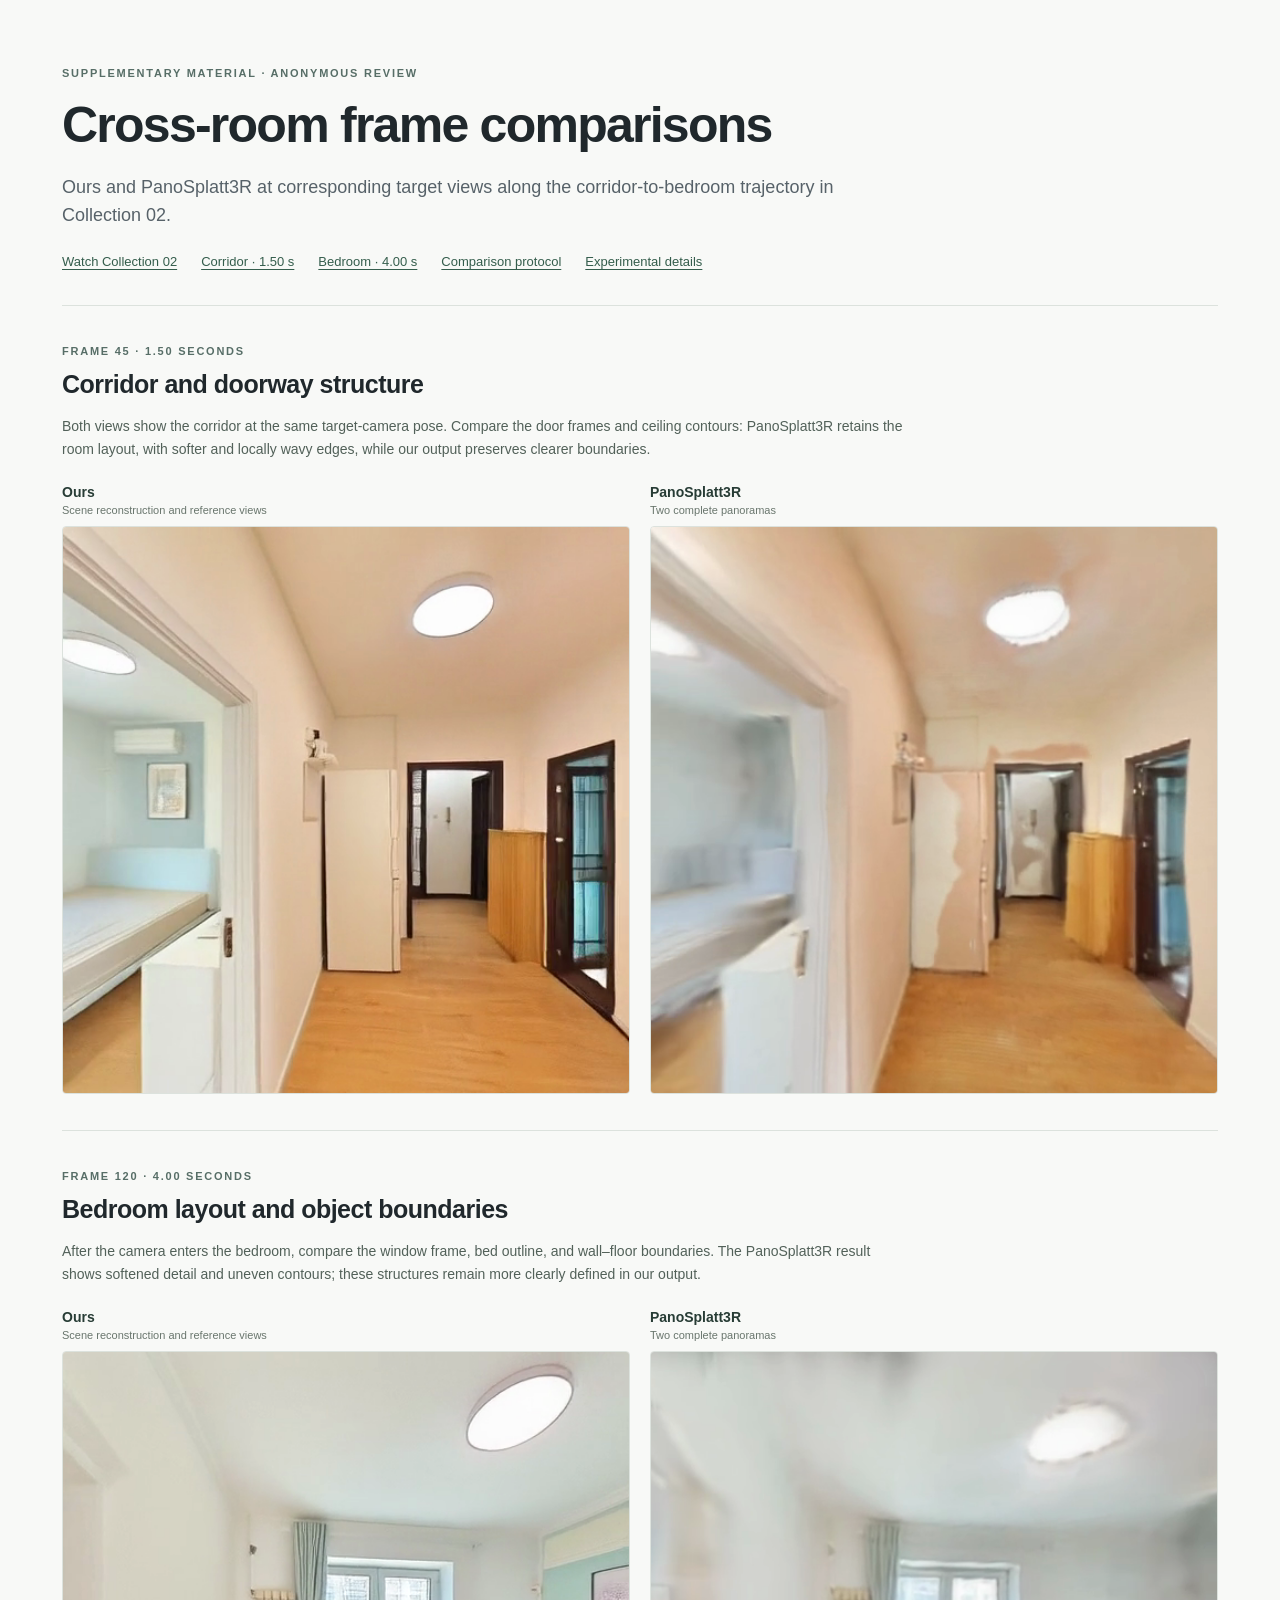
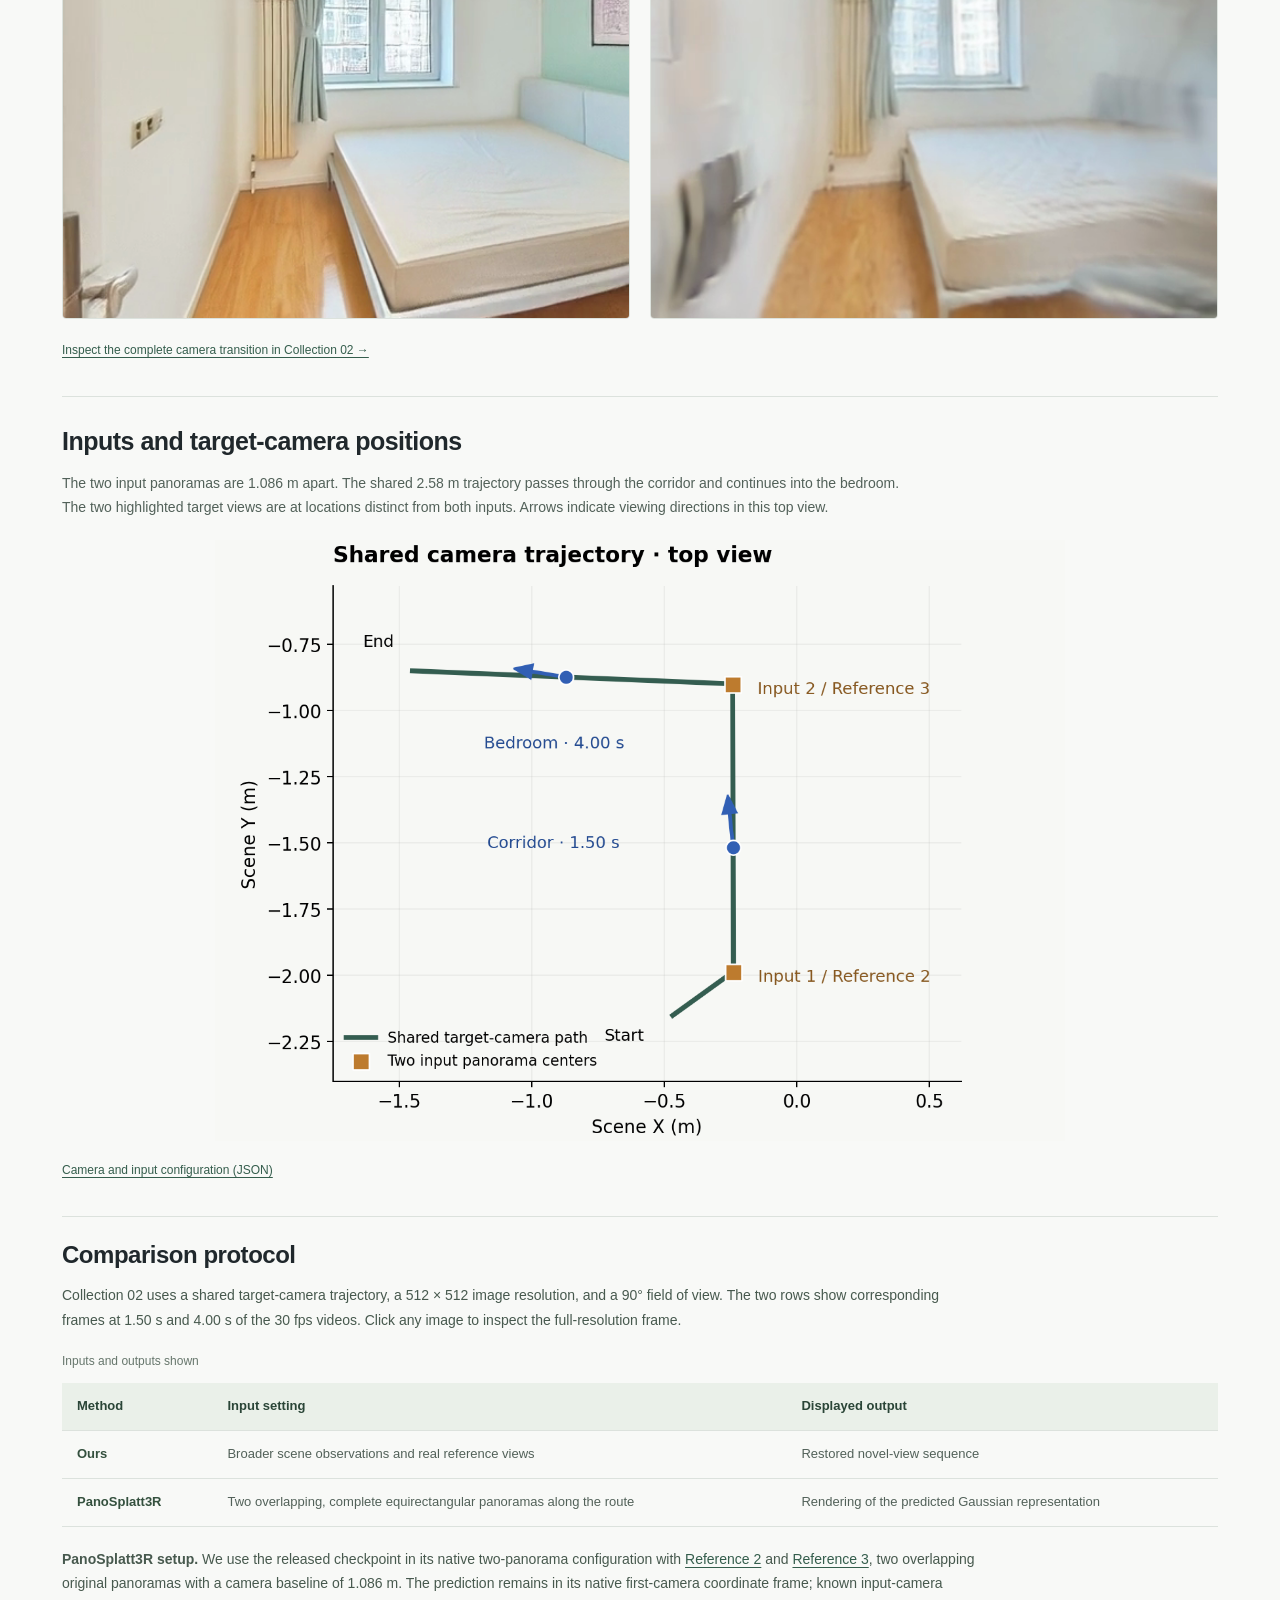
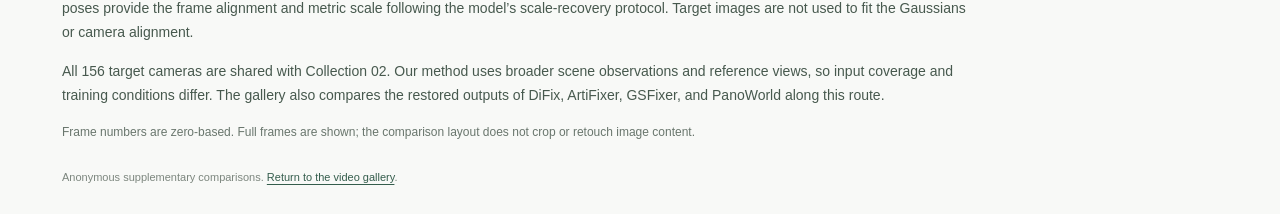
==== analysis.html @ ac181a47 "Use overlapping LRM inputs and add matched cross-room analysis" ====
<!doctype html>
<html lang="en">
<head>
  <meta charset="utf-8">
  <meta name="viewport" content="width=device-width, initial-scale=1">
  <meta name="robots" content="noindex,nofollow,noarchive">
  <meta name="referrer" content="no-referrer">
  <meta name="description" content="Anonymous supplementary frame comparisons along a corridor-to-bedroom camera trajectory.">
  <title>Cross-room Comparisons · Anonymous Supplement</title>
  <link rel="stylesheet" href="style.css?v=experimental-details-v1">
  <style>
    .frame-analysis{max-width:1220px}
    .analysis-lead{max-width:850px}
    .frame-section{padding-top:28px;margin-top:36px;border-top:1px solid #dce2dd;scroll-margin-top:24px}
    .frame-section h2{font-size:25px;line-height:1.3}
    .frame-description{font-size:14px;line-height:1.7;color:#526159;max-width:850px}
    .frame-grid{display:grid;grid-template-columns:repeat(2,minmax(0,1fr));gap:20px;margin:22px 0}
    .frame-grid figure{min-width:0}
    .frame-grid figcaption{display:block;padding:0 0 10px;font-size:14px;font-weight:700;color:#273c35}
    .frame-grid img{display:block;width:100%;height:auto;aspect-ratio:1;background:#e7ebe6;border:1px solid #dce2dd;border-radius:4px}
    .frame-grid a{display:block}
    .frame-meta{display:block;margin-top:4px;font-size:11px;font-weight:400;color:#69766d}
    .frame-links{display:flex;gap:12px 24px;flex-wrap:wrap;font-size:12px;line-height:1.6}
    .frame-protocol{margin-top:36px;padding:24px 0 0;border-top:1px solid #dce2dd;scroll-margin-top:24px}
    .frame-protocol h2{font-size:24px}
    .frame-protocol p{font-size:14px;line-height:1.75;color:#47594e;max-width:920px}
    .frame-protocol .table-note{font-size:12px;color:#69766d}
    @media(max-width:720px){.frame-grid{grid-template-columns:1fr;gap:25px;max-width:512px;margin:22px auto}.frame-grid figcaption{font-size:15px}.frame-section h2,.frame-protocol h2{font-size:22px}}
  </style>
</head>
<body>
<main class="frame-analysis">
  <header>
    <p class="eyebrow">SUPPLEMENTARY MATERIAL · ANONYMOUS REVIEW</p>
    <h1>Cross-room frame comparisons</h1>
    <p class="intro analysis-lead">Ours and PanoSplatt3R at corresponding target views along the corridor-to-bedroom trajectory in Collection 02.</p>
    <nav class="page-links" aria-label="Supplement sections">
      <a href="index.html#case-05">Watch Collection 02</a>
      <a href="#corridor">Corridor · 1.50 s</a>
      <a href="#bedroom">Bedroom · 4.00 s</a>
      <a href="#protocol">Comparison protocol</a>
      <a href="notes.html#gaussian-predictors">Experimental details</a>
    </nav>
  </header>

  <section id="corridor" class="frame-section" aria-labelledby="corridor-title">
    <p class="eyebrow">FRAME 45 · 1.50 SECONDS</p>
    <h2 id="corridor-title">Corridor and doorway structure</h2>
    <p class="frame-description">Both views show the corridor at the same target-camera pose. Compare the door frames and ceiling contours: PanoSplatt3R retains the room layout, with softer and locally wavy edges, while our output preserves clearer boundaries.</p>
    <div class="frame-grid">
      <figure>
        <figcaption>Ours<span class="frame-meta">Scene reconstruction and reference views</span></figcaption>
        <a href="figures/aligned-comparison/corridor-ours.png" target="_blank" rel="noopener noreferrer"><img src="figures/aligned-comparison/corridor-ours.png" width="512" height="512" alt="Our corridor view at 1.50 seconds"></a>
      </figure>
      <figure>
        <figcaption>PanoSplatt3R<span class="frame-meta">Two complete panoramas</span></figcaption>
        <a href="figures/aligned-comparison/corridor-panosplatt3r.png" target="_blank" rel="noopener noreferrer"><img src="figures/aligned-comparison/corridor-panosplatt3r.png" width="512" height="512" alt="PanoSplatt3R corridor view at the same target pose"></a>
      </figure>
    </div>
  </section>

  <section id="bedroom" class="frame-section" aria-labelledby="bedroom-title">
    <p class="eyebrow">FRAME 120 · 4.00 SECONDS</p>
    <h2 id="bedroom-title">Bedroom layout and object boundaries</h2>
    <p class="frame-description">After the camera enters the bedroom, compare the window frame, bed outline, and wall–floor boundaries. The PanoSplatt3R result shows softened detail and uneven contours; these structures remain more clearly defined in our output.</p>
    <div class="frame-grid">
      <figure>
        <figcaption>Ours<span class="frame-meta">Scene reconstruction and reference views</span></figcaption>
        <a href="figures/aligned-comparison/bedroom-ours.png" target="_blank" rel="noopener noreferrer"><img src="figures/aligned-comparison/bedroom-ours.png" width="512" height="512" loading="lazy" alt="Our bedroom view at 4.00 seconds"></a>
      </figure>
      <figure>
        <figcaption>PanoSplatt3R<span class="frame-meta">Two complete panoramas</span></figcaption>
        <a href="figures/aligned-comparison/bedroom-panosplatt3r.png" target="_blank" rel="noopener noreferrer"><img src="figures/aligned-comparison/bedroom-panosplatt3r.png" width="512" height="512" loading="lazy" alt="PanoSplatt3R bedroom view at the same target pose"></a>
      </figure>
    </div>
    <p class="frame-links"><a href="index.html#case-05">Inspect the complete camera transition in Collection 02 →</a></p>
  </section>

  <section class="frame-section" aria-labelledby="path-title">
    <h2 id="path-title">Inputs and target-camera positions</h2>
    <p class="frame-description">The two input panoramas are 1.086 m apart. The shared 2.58 m trajectory passes through the corridor and continues into the bedroom. The two highlighted target views are at locations distinct from both inputs. Arrows indicate viewing directions in this top view.</p>
    <a href="figures/aligned-comparison/camera-path.png" target="_blank" rel="noopener noreferrer"><img src="figures/aligned-comparison/camera-path.png" alt="Top view of the shared camera path, two input panoramas, and the corridor and bedroom target positions" style="width:100%;max-width:850px;height:auto;display:block;margin:20px auto" loading="lazy"></a>
    <p class="frame-links"><a href="comparison-protocol.json">Camera and input configuration (JSON)</a></p>
  </section>

  <section id="protocol" class="frame-protocol" aria-labelledby="protocol-title">
    <h2 id="protocol-title">Comparison protocol</h2>
    <p>Collection 02 uses a shared target-camera trajectory, a 512 × 512 image resolution, and a 90° field of view. The two rows show corresponding frames at 1.50 s and 4.00 s of the 30 fps videos. Click any image to inspect the full-resolution frame.</p>
    <div class="table-wrap"><table>
      <caption>Inputs and outputs shown</caption>
      <thead><tr><th scope="col">Method</th><th scope="col">Input setting</th><th scope="col">Displayed output</th></tr></thead>
      <tbody>
        <tr><th scope="row">Ours</th><td>Broader scene observations and real reference views</td><td>Restored novel-view sequence</td></tr>
        <tr><th scope="row">PanoSplatt3R</th><td>Two overlapping, complete equirectangular panoramas along the route</td><td>Rendering of the predicted Gaussian representation</td></tr>
      </tbody>
    </table></div>
    <p><strong>PanoSplatt3R setup.</strong> We use the released checkpoint in its native two-panorama configuration with <a href="panoramas/case-05/reference-2.jpg" target="_blank" rel="noopener noreferrer">Reference 2</a> and <a href="panoramas/case-05/reference-3.jpg" target="_blank" rel="noopener noreferrer">Reference 3</a>, two overlapping original panoramas with a camera baseline of 1.086 m. The prediction remains in its native first-camera coordinate frame; known input-camera poses provide the frame alignment and metric scale following the model’s scale-recovery protocol. Target images are not used to fit the Gaussians or camera alignment.</p>
    <p>All 156 target cameras are shared with Collection 02. Our method uses broader scene observations and reference views, so input coverage and training conditions differ. The gallery also compares the restored outputs of DiFix, ArtiFixer, GSFixer, and PanoWorld along this route.</p>
    <p class="table-note">Frame numbers are zero-based. Full frames are shown; the comparison layout does not crop or retouch image content.</p>
  </section>

  <footer>Anonymous supplementary comparisons. <a href="index.html">Return to the video gallery</a>.</footer>
</main>
</body>
</html>
---- style.css ----
:root{font-family:Arial,Helvetica,sans-serif;color:#20282c;background:#f8f9f7;font-synthesis:none;color-scheme:light}*{box-sizing:border-box}body{margin:0}main{max-width:1160px;padding:56px 32px 28px;margin:auto}header{margin-bottom:45px}.eyebrow{font-size:11px;letter-spacing:.16em;font-weight:700;color:#576e67}h1{font-size:clamp(32px,4.8vw,50px);letter-spacing:-.035em;line-height:1.15;margin:18px 0 14px}h2{font-size:20px;letter-spacing:-.02em;margin:0}.intro{font-size:18px;color:#576269;line-height:1.6}.scope{font-size:13px;font-weight:600;color:#55635c}.scope span{padding:0 10px;color:#9ca8a2}.section-heading{display:flex;align-items:baseline;justify-content:space-between;gap:16px;margin:0 0 20px}.section-heading span{font-size:13px;color:#6c757a}.toolbar{display:flex;gap:16px;align-items:center;justify-content:space-between;margin-bottom:18px;flex-wrap:wrap}.cases{display:flex;gap:5px;flex-wrap:wrap}button,select{font:inherit;font-size:13px;padding:10px 13px;background:white;color:#273c35;border:1px solid #d5dcd7;border-radius:5px;cursor:pointer}button[aria-pressed=true],#play{background:#264c3d;border-color:#264c3d;color:white}button:hover{filter:brightness(.95)}button:disabled{opacity:.45;cursor:default}button:focus-visible,select:focus-visible,a:focus-visible,input:focus-visible{outline:3px solid #759c89;outline-offset:3px}label{font-size:12px;color:#657169}label select{margin-left:7px}a{color:#345d4c;text-underline-offset:3px}.players{display:grid;grid-template-columns:1fr 1fr;gap:18px}figure{margin:0}figcaption{display:flex;align-items:center;justify-content:space-between;font-size:14px;padding:12px 0}figcaption a{font-size:11px}video{display:block;width:100%;aspect-ratio:1;object-fit:contain;background:#111b17;border-radius:5px}.playback{display:flex;align-items:center;gap:10px;padding:18px 0 6px}.timeline{flex:1;display:flex;min-width:60px}input[type=range]{width:100%;accent-color:#35634e;cursor:pointer}output{white-space:nowrap;font:12px ui-monospace,monospace;color:#5f6a64}.speed{white-space:nowrap}.caption{font-size:14px;color:#526159;line-height:1.6;margin:15px 0}#status{font-size:13px;color:#785318;min-height:0;margin:6px 0}#status:empty{display:none}details{border-top:1px solid #dce2dd;padding-top:18px;font-size:13px;line-height:1.65;color:#53635a}summary{cursor:pointer;color:#2a4537;font-weight:600}details p{max-width:850px}.downloads{display:flex;gap:8px 20px;flex-wrap:wrap;padding:4px 0 10px}.notes{margin-top:46px;padding-top:30px;border-top:1px solid #dce2dd;max-width:900px}.notes p{font-size:14px;color:#5a665f;line-height:1.75}footer{margin-top:48px;font-size:11px;color:#7c867e;line-height:1.7}.sr-only{position:absolute;width:1px;height:1px;overflow:hidden;clip-path:inset(50%)}@media(max-width:650px){main{padding:30px 18px}header{margin-bottom:32px}.section-heading{display:block}.section-heading span{display:block;margin-top:10px}.players{gap:10px}figcaption{font-size:13px;align-items:start;gap:7px;flex-direction:column}figcaption a{font-size:10px}.playback{flex-wrap:wrap;gap:8px}.timeline{order:4;flex-basis:100%}.speed{margin-left:auto}.cases button{padding:10px 9px;font-size:11px}.toolbar>label{width:100%}.notes{margin-top:30px}}
.references{margin:26px 0 20px;padding:18px 0;border-top:1px solid #dce2dd;border-bottom:1px solid #dce2dd}.reference-heading{display:flex;align-items:baseline;justify-content:space-between;gap:12px;margin-bottom:14px}.reference-heading h3{font-size:15px;margin:0}.reference-heading span{font-size:12px;color:#69766d}.reference-pair{display:grid;grid-template-columns:1fr 1fr;gap:18px}.reference-pair img{display:block;width:100%;height:auto;aspect-ratio:2;object-fit:contain;border-radius:4px;background:#e7ebe6}.reference-pair figcaption{font-size:11px;color:#607067;padding:8px 0}.reference-pair figcaption span{font-size:10px;color:#77847b}.references>p{font-size:11px;line-height:1.6;color:#758078;margin:6px 0 0}@media(max-width:650px){.reference-heading{align-items:start;flex-direction:column;gap:7px}.reference-pair{gap:10px}.reference-pair figcaption{gap:3px}}

.cases button{text-align:left}.cases small{display:block;font-size:10px;font-weight:400;margin-top:5px;opacity:.8}.evidence{margin:24px 0 12px;padding:0 0 0 15px;border-left:3px solid #53775f}.evidence h3{font-size:18px;line-height:1.4;margin:0 0 8px}.evidence .caption{margin:0;max-width:920px}.protocol{margin-top:18px}header{margin-bottom:32px}footer{margin-top:25px}.references{margin-top:20px}@media(max-width:650px){.cases{display:grid;grid-template-columns:1fr 1fr;width:100%;gap:8px}.cases button{font-size:12px;padding:10px 12px}.cases small{font-size:10px}.evidence h3{font-size:17px}}

#focus-points{display:flex;flex-wrap:wrap;gap:8px;margin-top:12px}#focus-points[hidden]{display:none}#focus-points button{font-size:12px;padding:8px 10px;background:#edf2ec;border-color:#cdd8cf;color:#34503e}

.reference-pair.long-route{grid-template-columns:repeat(2,1fr);gap:12px}#fixed-reference-link{font-size:12px}.limitations{margin:24px 0;padding:19px 21px;background:#eef2ed;border:1px solid #d2ddd3;border-radius:6px}.limitations[hidden],#fixed-reference-link[hidden]{display:none}.limitations h3{margin:0 0 10px;font-size:17px}.limitations p{font-size:13px;line-height:1.65;color:#526159;max-width:950px}.limitations img{display:block;width:100%;height:auto;margin-top:18px}.limitations a{display:block}@media(max-width:650px){.reference-pair.long-route{grid-template-columns:1fr 1fr}.limitations{padding:16px 12px}}
.page-links{display:flex;flex-wrap:wrap;gap:12px 24px;margin-top:24px;font-size:13px}.supplement-link{font-size:13px;line-height:1.7;margin-top:25px}.research-notes{max-width:1060px}.research-section{padding-top:32px;margin-top:36px;border-top:1px solid #dce2dd;scroll-margin-top:24px}.research-section h2{font-size:26px;line-height:1.3;margin:10px 0 18px}.research-section h3{font-size:18px;margin:28px 0 12px}.research-section p,.integration-steps{font-size:15px;line-height:1.75;color:#47594e;max-width:920px}.integration-steps{padding-left:23px}.integration-steps li{padding-left:5px;margin:8px 0}.table-wrap{overflow-x:auto;margin:20px 0}table{border-collapse:collapse;width:100%;font-size:13px;line-height:1.6}caption{text-align:left;font-size:12px;color:#66766c;padding:0 0 12px}th,td{text-align:left;vertical-align:top;padding:13px 15px;border-bottom:1px solid #dce2dd}thead{background:#eaf0e9}thead th{color:#2a4537}tbody th{font-weight:600;color:#34503e}td{color:#526159}.research-section .table-note{font-size:12px;color:#69766d}.research-section details{margin-top:22px}@media(max-width:650px){.research-section h2{font-size:23px}.research-section{padding-top:24px;margin-top:28px}.research-section p,.integration-steps{font-size:14px}th,td{padding:10px 8px;font-size:12px}.page-links{gap:10px 18px}}
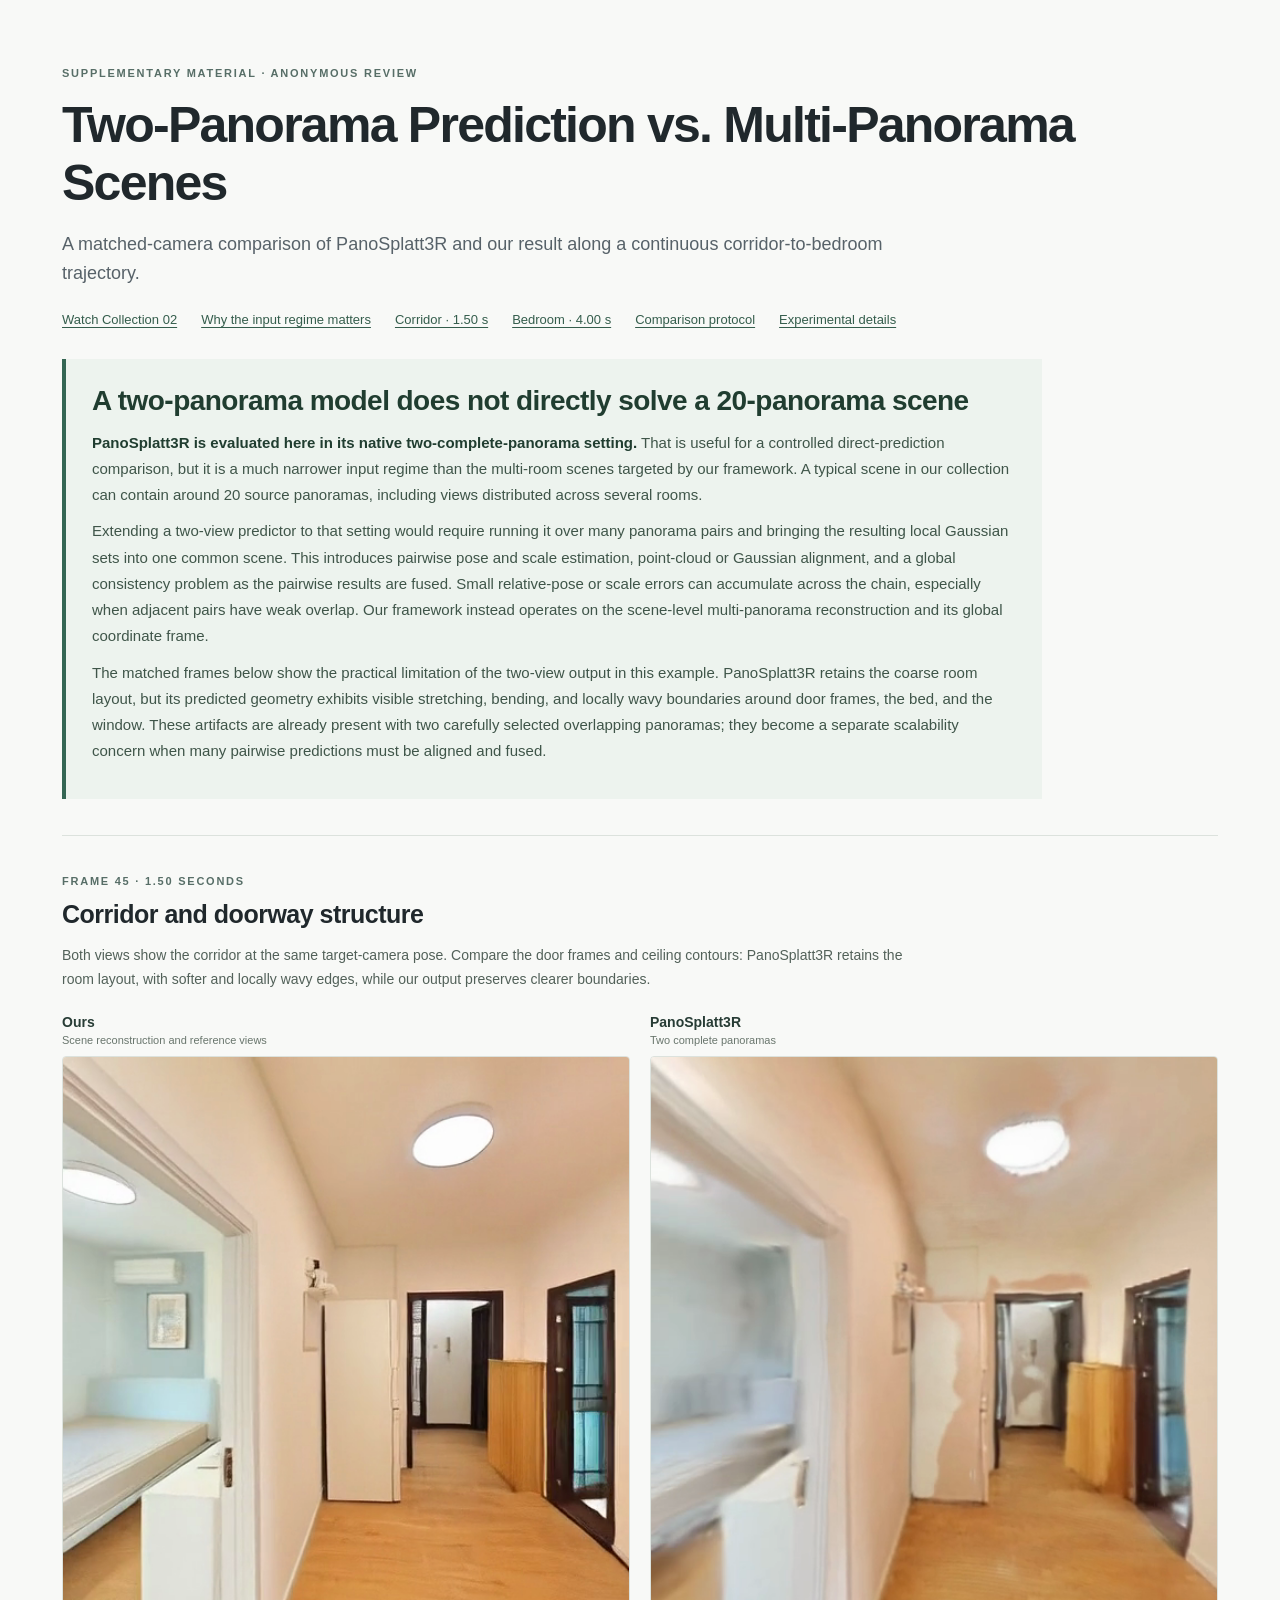
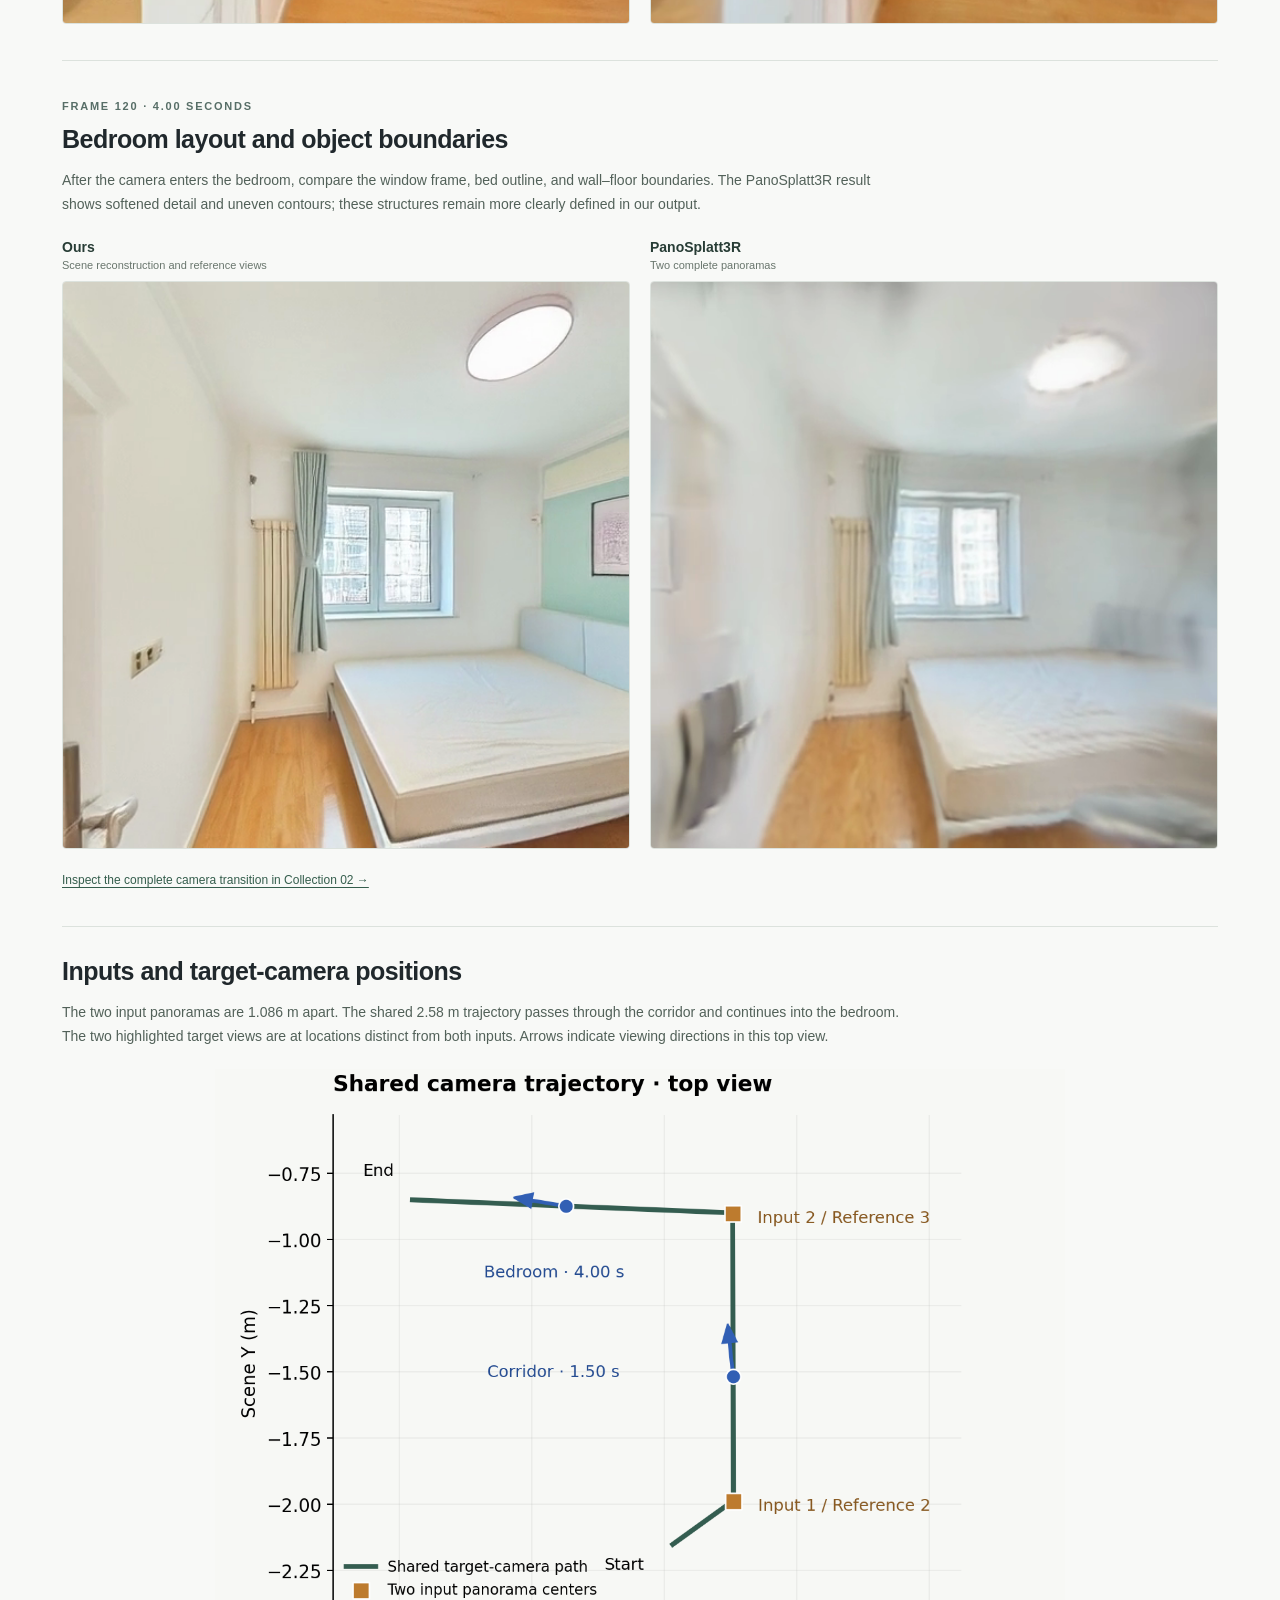
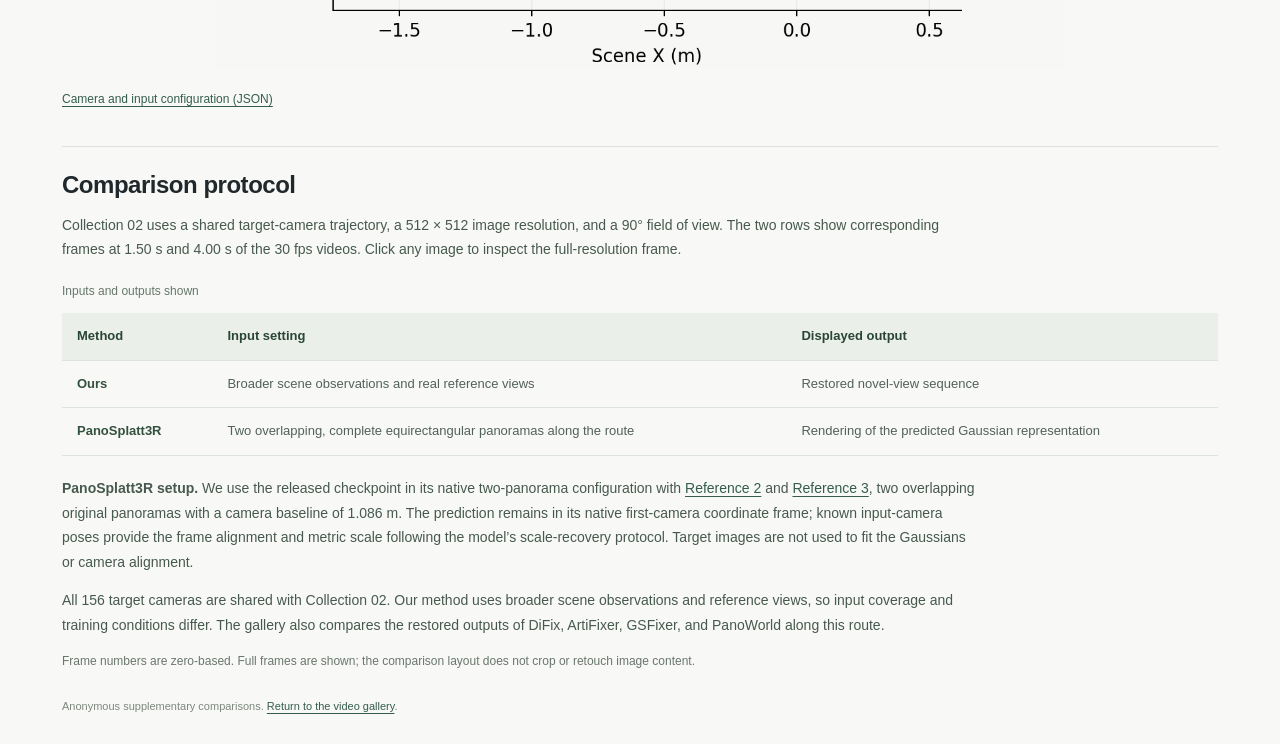
==== commit 7d6fe8f3: "Highlight direct Gaussian predictor limitations" ====
--- a/analysis.html
+++ b/analysis.html
@@ -5,12 +5,16 @@
   <meta name="viewport" content="width=device-width, initial-scale=1">
   <meta name="robots" content="noindex,nofollow,noarchive">
   <meta name="referrer" content="no-referrer">
-  <meta name="description" content="Anonymous supplementary frame comparisons along a corridor-to-bedroom camera trajectory.">
-  <title>Cross-room Comparisons · Anonymous Supplement</title>
+  <meta name="description" content="Why a two-panorama predictor does not directly scale to dense multi-panorama scenes, with matched cross-room comparisons.">
+  <title>Two-Panorama Prediction vs. Multi-Panorama Scenes · Anonymous Supplement</title>
   <link rel="stylesheet" href="style.css?v=experimental-details-v1">
   <style>
     .frame-analysis{max-width:1220px}
     .analysis-lead{max-width:850px}
+    .scope-callout{margin-top:30px;padding:24px 26px;background:#edf3ee;border-left:4px solid #346653;max-width:980px}
+    .scope-callout h2{margin:0 0 12px;font-size:28px;line-height:1.25;color:#203d30}
+    .scope-callout p{margin:10px 0;font-size:15px;line-height:1.75;color:#3f5549}
+    .scope-callout strong{color:#203d30}
     .frame-section{padding-top:28px;margin-top:36px;border-top:1px solid #dce2dd;scroll-margin-top:24px}
     .frame-section h2{font-size:25px;line-height:1.3}
     .frame-description{font-size:14px;line-height:1.7;color:#526159;max-width:850px}
@@ -32,16 +36,24 @@
 <main class="frame-analysis">
   <header>
     <p class="eyebrow">SUPPLEMENTARY MATERIAL · ANONYMOUS REVIEW</p>
-    <h1>Cross-room frame comparisons</h1>
-    <p class="intro analysis-lead">Ours and PanoSplatt3R at corresponding target views along the corridor-to-bedroom trajectory in Collection 02.</p>
+    <h1>Two-Panorama Prediction vs. Multi-Panorama Scenes</h1>
+    <p class="intro analysis-lead">A matched-camera comparison of PanoSplatt3R and our result along a continuous corridor-to-bedroom trajectory.</p>
     <nav class="page-links" aria-label="Supplement sections">
       <a href="index.html#case-05">Watch Collection 02</a>
+      <a href="#scope">Why the input regime matters</a>
       <a href="#corridor">Corridor · 1.50 s</a>
       <a href="#bedroom">Bedroom · 4.00 s</a>
       <a href="#protocol">Comparison protocol</a>
       <a href="notes.html#gaussian-predictors">Experimental details</a>
     </nav>
   </header>
+
+  <section id="scope" class="scope-callout" aria-labelledby="scope-title">
+    <h2 id="scope-title">A two-panorama model does not directly solve a 20-panorama scene</h2>
+    <p><strong>PanoSplatt3R is evaluated here in its native two-complete-panorama setting.</strong> That is useful for a controlled direct-prediction comparison, but it is a much narrower input regime than the multi-room scenes targeted by our framework. A typical scene in our collection can contain around 20 source panoramas, including views distributed across several rooms.</p>
+    <p>Extending a two-view predictor to that setting would require running it over many panorama pairs and bringing the resulting local Gaussian sets into one common scene. This introduces pairwise pose and scale estimation, point-cloud or Gaussian alignment, and a global consistency problem as the pairwise results are fused. Small relative-pose or scale errors can accumulate across the chain, especially when adjacent pairs have weak overlap. Our framework instead operates on the scene-level multi-panorama reconstruction and its global coordinate frame.</p>
+    <p>The matched frames below show the practical limitation of the two-view output in this example. PanoSplatt3R retains the coarse room layout, but its predicted geometry exhibits visible stretching, bending, and locally wavy boundaries around door frames, the bed, and the window. These artifacts are already present with two carefully selected overlapping panoramas; they become a separate scalability concern when many pairwise predictions must be aligned and fused.</p>
+  </section>
 
   <section id="corridor" class="frame-section" aria-labelledby="corridor-title">
     <p class="eyebrow">FRAME 45 · 1.50 SECONDS</p>
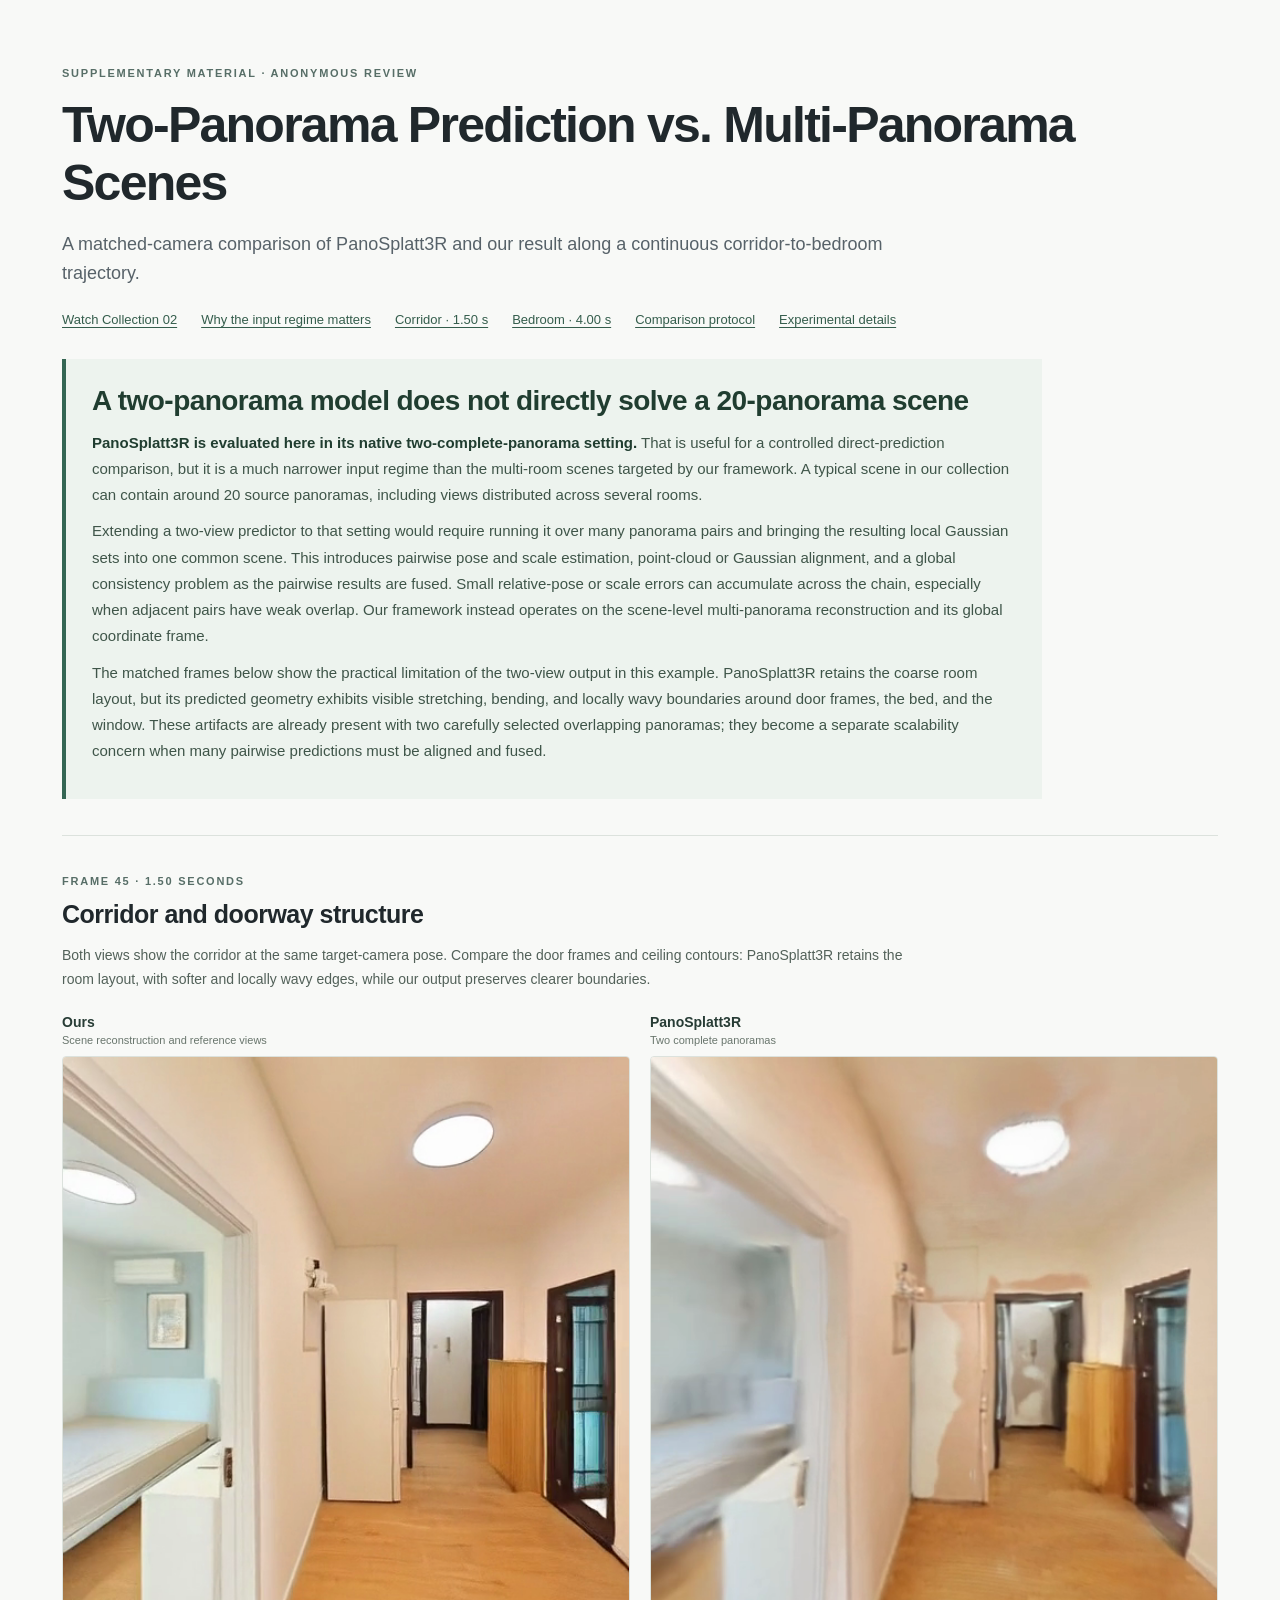
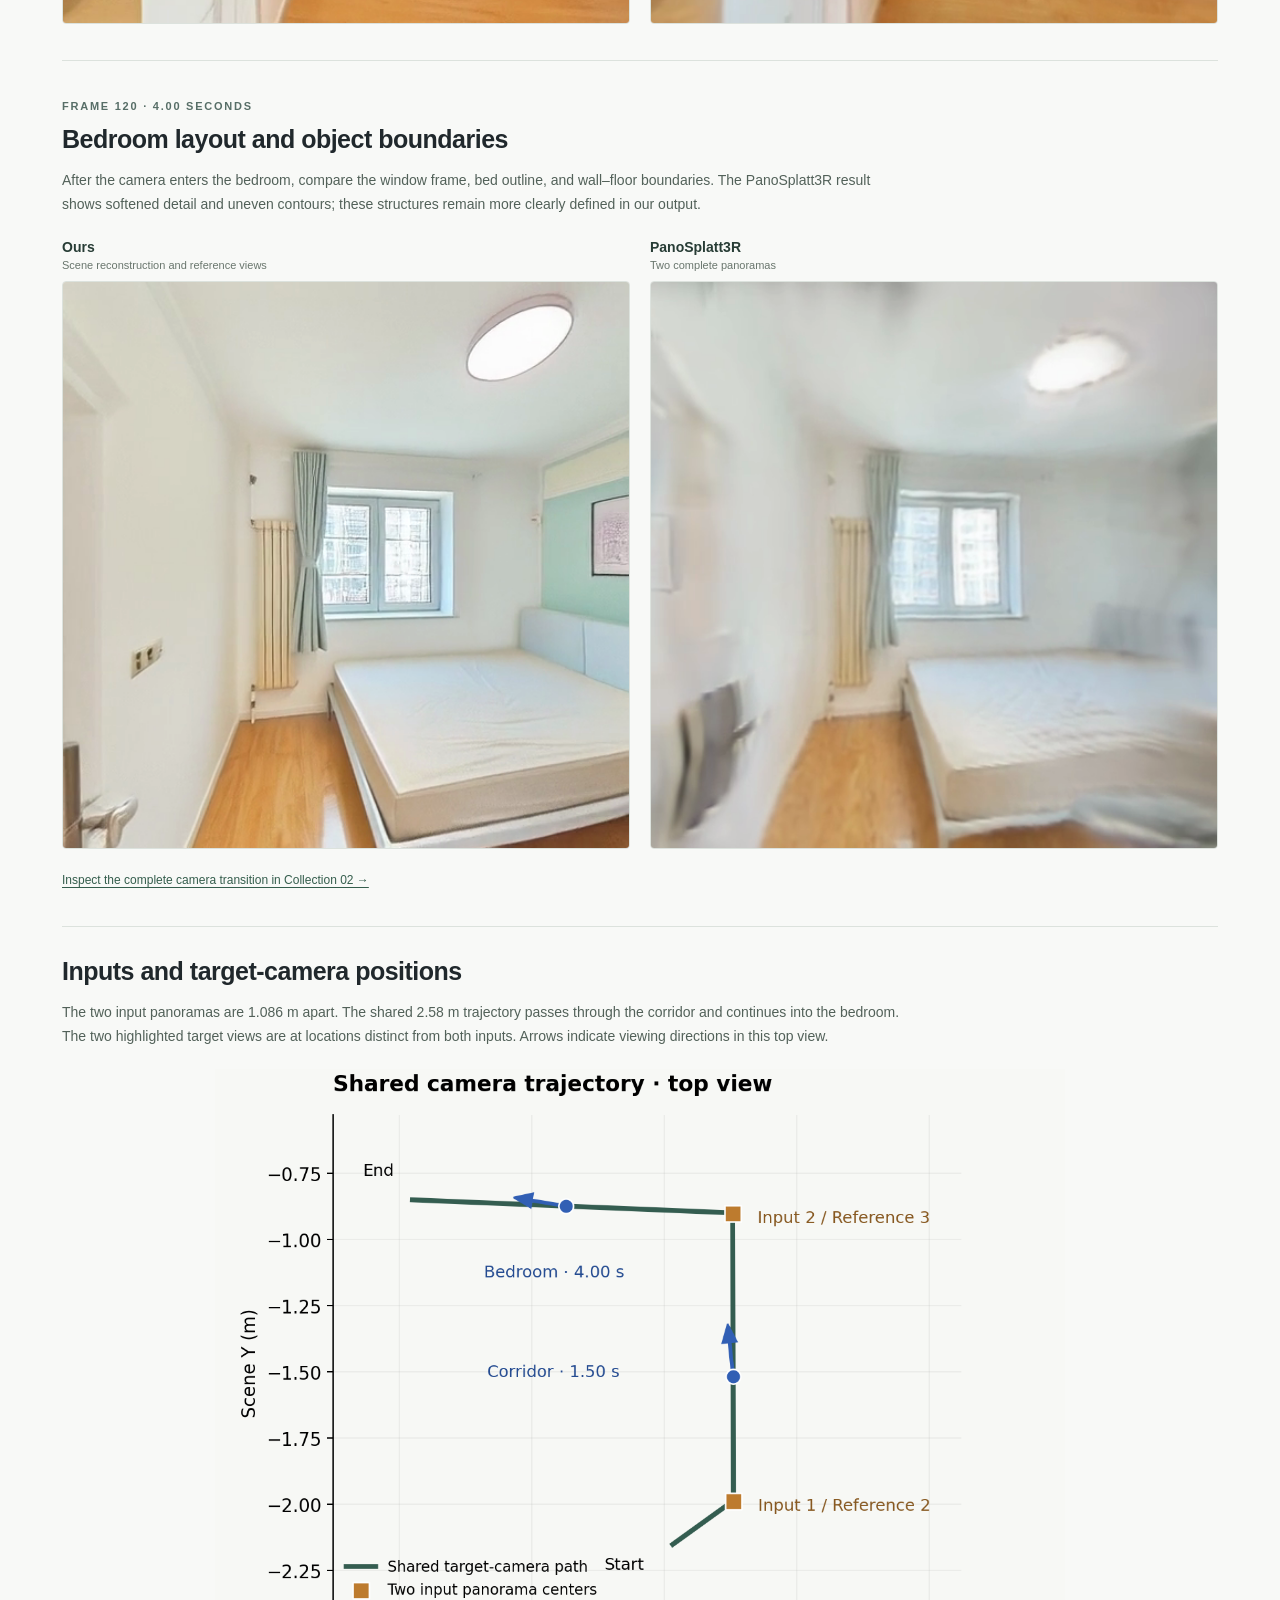
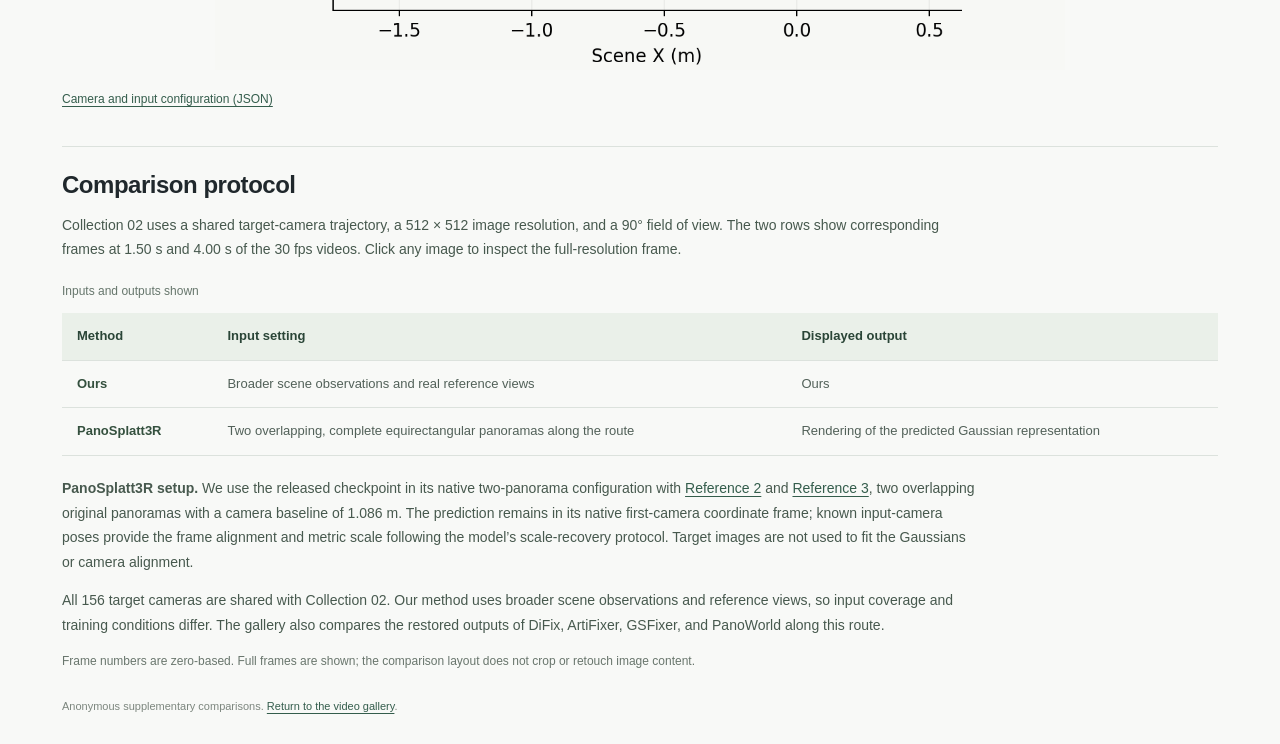
==== commit c56a1bb8: "Use Ours label in cross-room comparison" ====
--- a/analysis.html
+++ b/analysis.html
@@ -102,7 +102,7 @@
       <caption>Inputs and outputs shown</caption>
       <thead><tr><th scope="col">Method</th><th scope="col">Input setting</th><th scope="col">Displayed output</th></tr></thead>
       <tbody>
-        <tr><th scope="row">Ours</th><td>Broader scene observations and real reference views</td><td>Restored novel-view sequence</td></tr>
+        <tr><th scope="row">Ours</th><td>Broader scene observations and real reference views</td><td>Ours</td></tr>
         <tr><th scope="row">PanoSplatt3R</th><td>Two overlapping, complete equirectangular panoramas along the route</td><td>Rendering of the predicted Gaussian representation</td></tr>
       </tbody>
     </table></div>
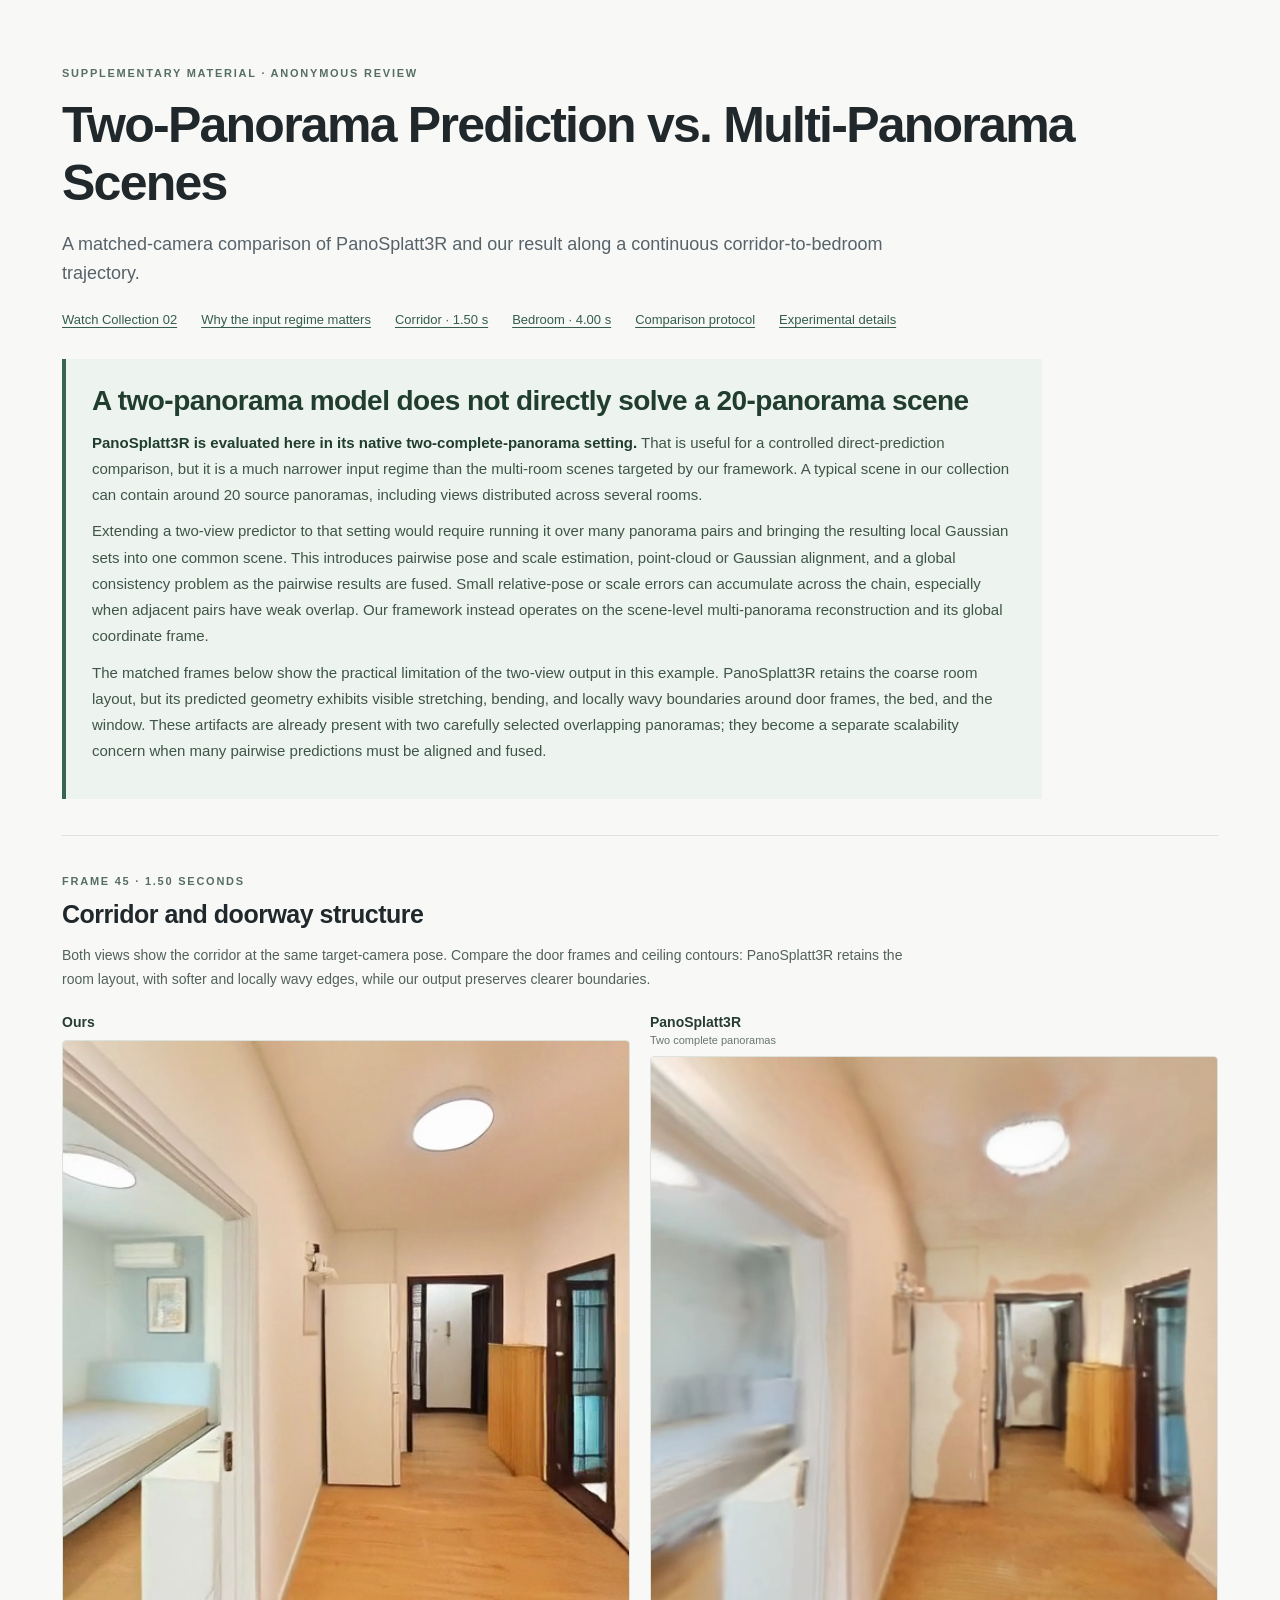
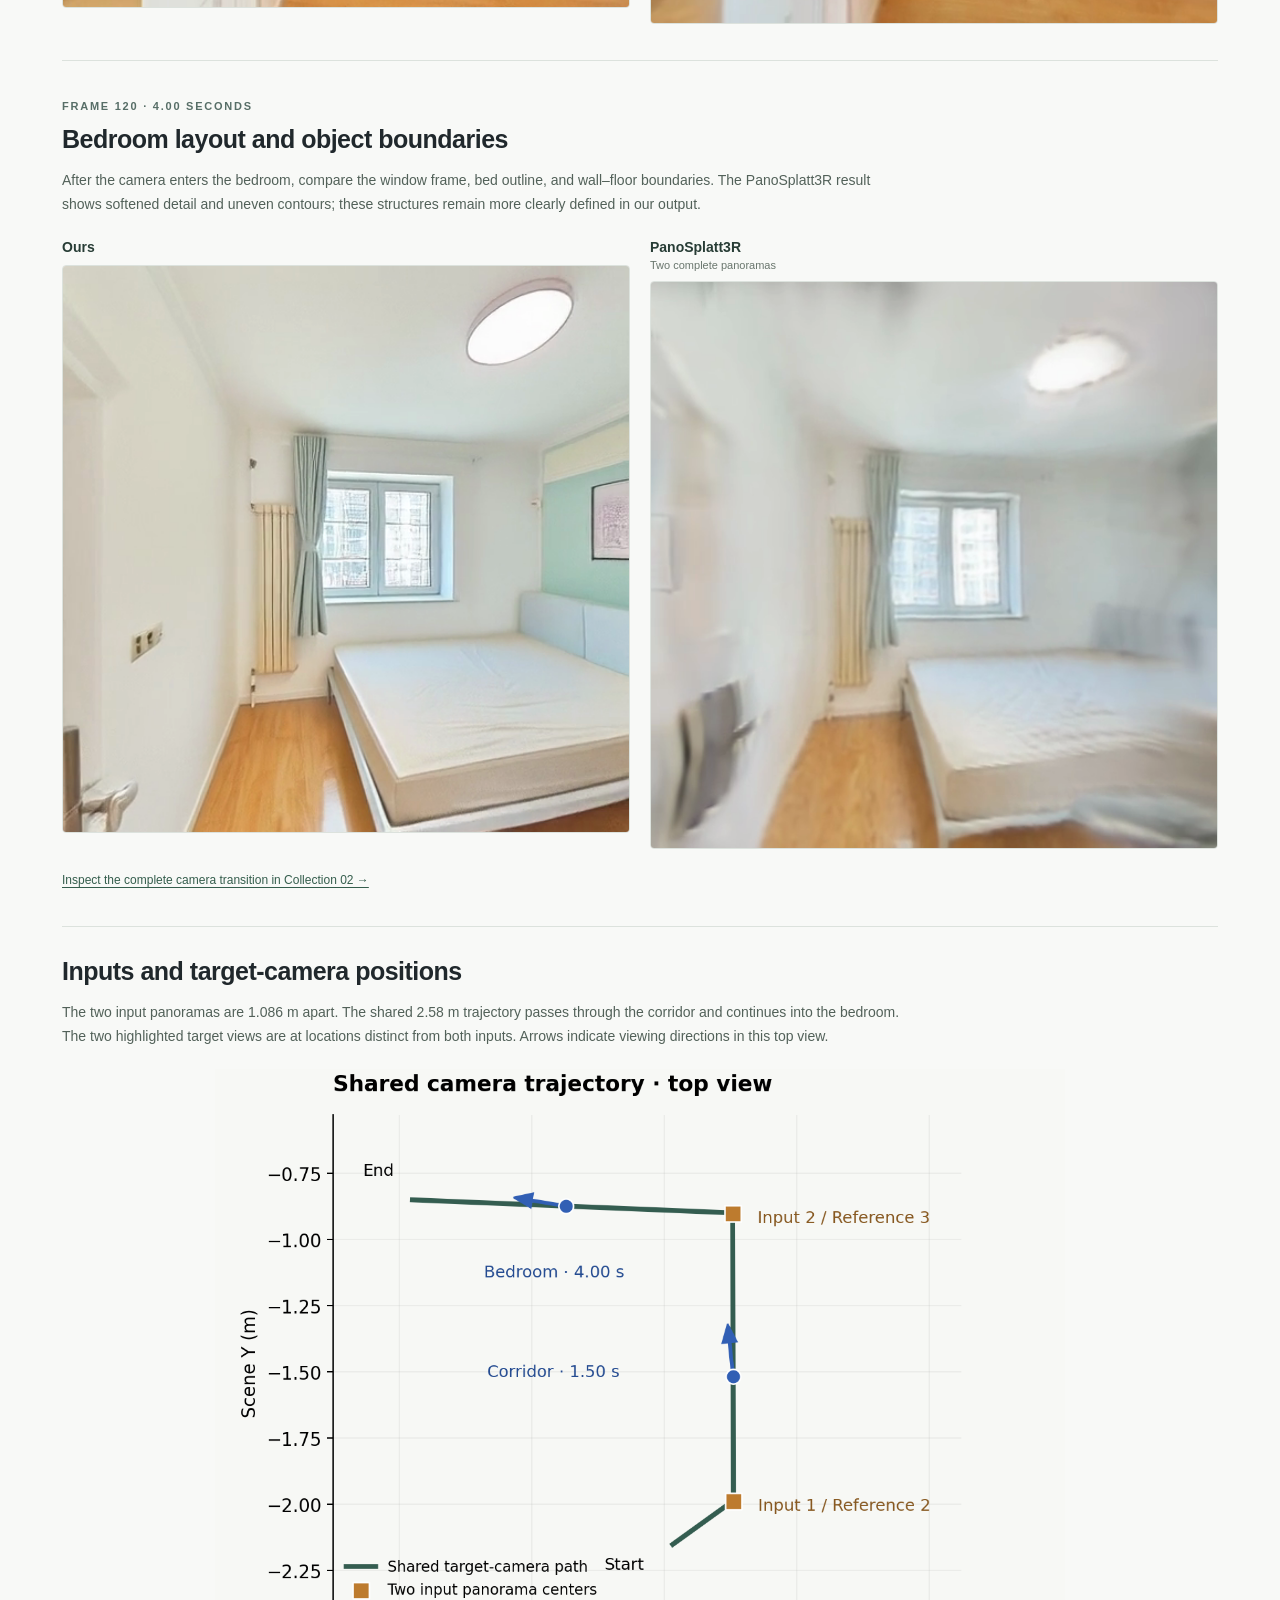
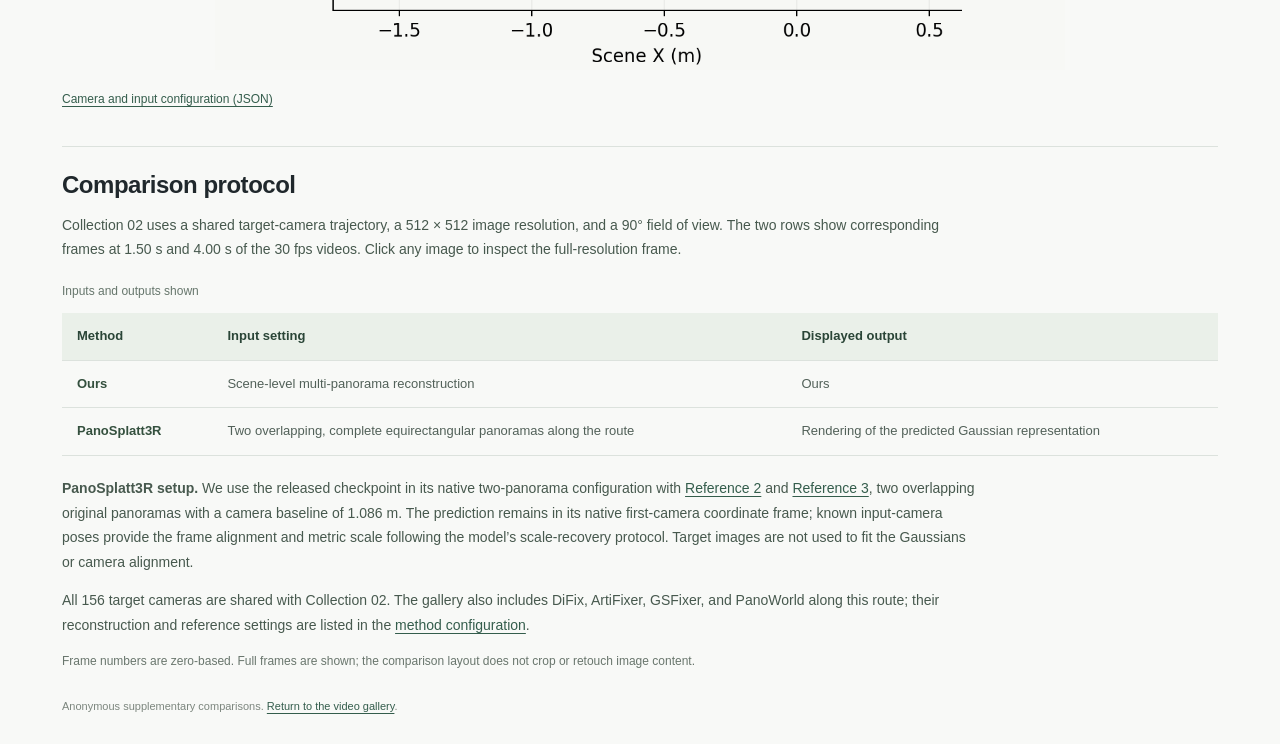
==== commit 589efa0d: "Consolidate comparison settings and simplify gallery descriptions" ====
--- a/analysis.html
+++ b/analysis.html
@@ -61,7 +61,7 @@
     <p class="frame-description">Both views show the corridor at the same target-camera pose. Compare the door frames and ceiling contours: PanoSplatt3R retains the room layout, with softer and locally wavy edges, while our output preserves clearer boundaries.</p>
     <div class="frame-grid">
       <figure>
-        <figcaption>Ours<span class="frame-meta">Scene reconstruction and reference views</span></figcaption>
+        <figcaption>Ours</figcaption>
         <a href="figures/aligned-comparison/corridor-ours.png" target="_blank" rel="noopener noreferrer"><img src="figures/aligned-comparison/corridor-ours.png" width="512" height="512" alt="Our corridor view at 1.50 seconds"></a>
       </figure>
       <figure>
@@ -77,7 +77,7 @@
     <p class="frame-description">After the camera enters the bedroom, compare the window frame, bed outline, and wall–floor boundaries. The PanoSplatt3R result shows softened detail and uneven contours; these structures remain more clearly defined in our output.</p>
     <div class="frame-grid">
       <figure>
-        <figcaption>Ours<span class="frame-meta">Scene reconstruction and reference views</span></figcaption>
+        <figcaption>Ours</figcaption>
         <a href="figures/aligned-comparison/bedroom-ours.png" target="_blank" rel="noopener noreferrer"><img src="figures/aligned-comparison/bedroom-ours.png" width="512" height="512" loading="lazy" alt="Our bedroom view at 4.00 seconds"></a>
       </figure>
       <figure>
@@ -102,12 +102,12 @@
       <caption>Inputs and outputs shown</caption>
       <thead><tr><th scope="col">Method</th><th scope="col">Input setting</th><th scope="col">Displayed output</th></tr></thead>
       <tbody>
-        <tr><th scope="row">Ours</th><td>Broader scene observations and real reference views</td><td>Ours</td></tr>
+        <tr><th scope="row">Ours</th><td>Scene-level multi-panorama reconstruction</td><td>Ours</td></tr>
         <tr><th scope="row">PanoSplatt3R</th><td>Two overlapping, complete equirectangular panoramas along the route</td><td>Rendering of the predicted Gaussian representation</td></tr>
       </tbody>
     </table></div>
     <p><strong>PanoSplatt3R setup.</strong> We use the released checkpoint in its native two-panorama configuration with <a href="panoramas/case-05/reference-2.jpg" target="_blank" rel="noopener noreferrer">Reference 2</a> and <a href="panoramas/case-05/reference-3.jpg" target="_blank" rel="noopener noreferrer">Reference 3</a>, two overlapping original panoramas with a camera baseline of 1.086 m. The prediction remains in its native first-camera coordinate frame; known input-camera poses provide the frame alignment and metric scale following the model’s scale-recovery protocol. Target images are not used to fit the Gaussians or camera alignment.</p>
-    <p>All 156 target cameras are shared with Collection 02. Our method uses broader scene observations and reference views, so input coverage and training conditions differ. The gallery also compares the restored outputs of DiFix, ArtiFixer, GSFixer, and PanoWorld along this route.</p>
+    <p>All 156 target cameras are shared with Collection 02. The gallery also includes DiFix, ArtiFixer, GSFixer, and PanoWorld along this route; their reconstruction and reference settings are listed in the <a href="comparison-protocol.json">method configuration</a>.</p>
     <p class="table-note">Frame numbers are zero-based. Full frames are shown; the comparison layout does not crop or retouch image content.</p>
   </section>
 
